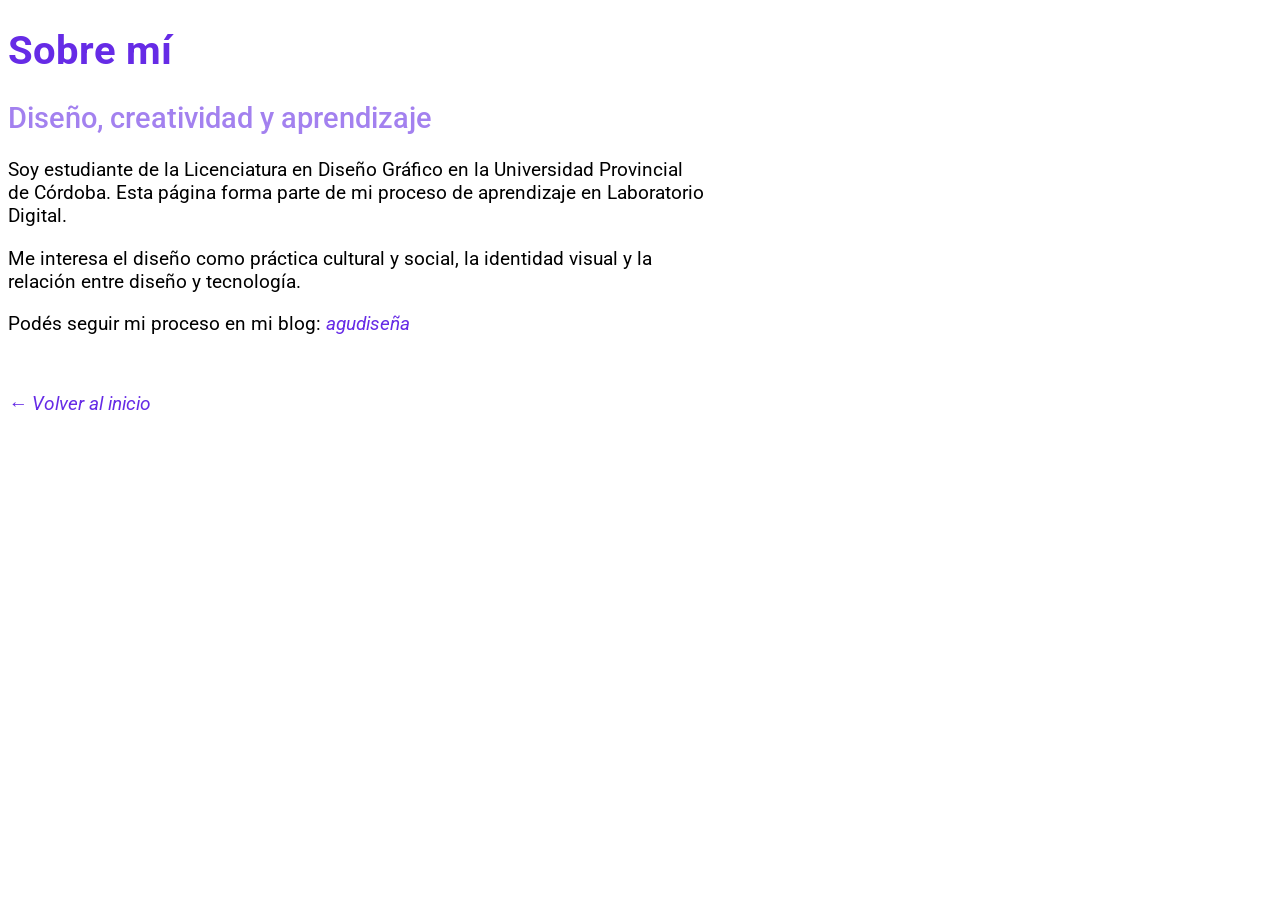
==== segundapagina.html @ e9e66db0 "Agregar segunda pagina con información personal" ====
<!DOCTYPE html>
<html lang="es">
<head>
    <meta charset="UTF-8">
    <meta name="viewport" content="width=device-width, initial-scale=1.0">
    <title>Sobre mí — agudiseña</title>
    <link rel="stylesheet" href="styles.css">
    <link rel="preconnect" href="https://fonts.googleapis.com">
    <link rel="preconnect" href="https://fonts.gstatic.com" crossorigin>
    <link href="https://fonts.googleapis.com/css2?family=Roboto:ital,wght@0,100..900;1,100..900&display=swap" rel="stylesheet">
</head>
<body>

    <h1>Sobre mí</h1>

    <h2>Diseño, creatividad y aprendizaje</h2>

    <p>
        Soy estudiante de la Licenciatura en Diseño Gráfico en la 
        Universidad Provincial de Córdoba. Esta página forma parte 
        de mi proceso de aprendizaje en Laboratorio Digital.
    </p>

    <p>
        Me interesa el diseño como práctica cultural y social, 
        la identidad visual y la relación entre diseño y tecnología.
    </p>

    <p>
        Podés seguir mi proceso en mi blog:
        <a href="https://agudisena.wordpress.com/" target="_blank">agudiseña</a>
    </p>

    <br>

    <p><a href="index.html">← Volver al inicio</a></p>

</body>
</html>
---- styles.css ----
.roboto-regular {
  font-family: "Roboto", sans-serif;
  font-optical-sizing: auto;
  font-weight: 400;
  font-style: normal;
  font-variation-settings:
    "wdth" 100;
}

.roboto-bold{
  font-family: "Roboto", sans-serif;
  font-optical-sizing: auto;
  font-weight: 700;
  font-style: normal;
  font-variation-settings:
    "wdth" 100;
}

.roboto-semibold{
  font-family: "Roboto", sans-serif;
  font-optical-sizing: auto;
  font-weight: 500;
  font-style: normal;
  font-variation-settings:
    "wdth" 100;
}

body {
  font-family: "Roboto", sans-serif;
}

h1 {
  font-family: "Roboto", sans-serif;
  font-weight: 700;
  font-size: 2.5rem;
  color: #662be6;
}

h2 {
  font-family: "Roboto", sans-serif;
  font-weight: 500;
  font-size: 1.8rem;
  color: #a381ef;
}

p {
  font-family: "Roboto", sans-serif;
  font-size: 1.2rem;
  width: 700px;
}

img {
  max-width: 50%;
  height: auto;
}

.div-principal {
  width: 500px;                /* ancho fijo */
  margin: 20px 0;           /* centrado con margen arriba y abajo */
  padding: 15px;               /* espacio interno */
  background-color: #662be6;   /* fondo violeta oscuro — tu color de marca */
  border: 1px solid #a381ef;   /* borde violeta claro — tu color de marca */
  border-radius: 10px;          /* esquinas levemente redondeadas */
}

.div-principal h1 {
  font-family: "Roboto", sans-serif;  /* Roboto para el titular */
  font-size: 24px;                    /* tamaño pedido */
  font-weight: 700;
  color: #ffffff;                     /* blanco para que contraste con el fondo violeta */
  margin: 0 0 10px 0;
}

.div-principal p {
  font-family: "Roboto", sans-serif;  /* Roboto para párrafos */
  font-size: 14px;                    /* tamaño pedido */
  font-weight: 400;                   /* normal */
  color: #f0e8ff;                     /* blanco violáceo para contraste suave */
  margin: 0;
  line-height: 1.6;
}

a {
  color: #662be6;           /* violeta oscuro — estado normal */
  text-decoration: none;    /* sin subrayado por defecto */
  font-style: italic;
}

a:visited {
  color: #a381ef;           /* violeta claro — enlace ya visitado */
}

a:hover {
  color: #4a1aad;           /* violeta más oscuro — al pasar el mouse */
  text-decoration: underline; /* subrayado aparece en hover */
  font-style: italic;
}

a:active {
  color: #2d0d6e;           /* violeta muy oscuro — en el momento del click */
}
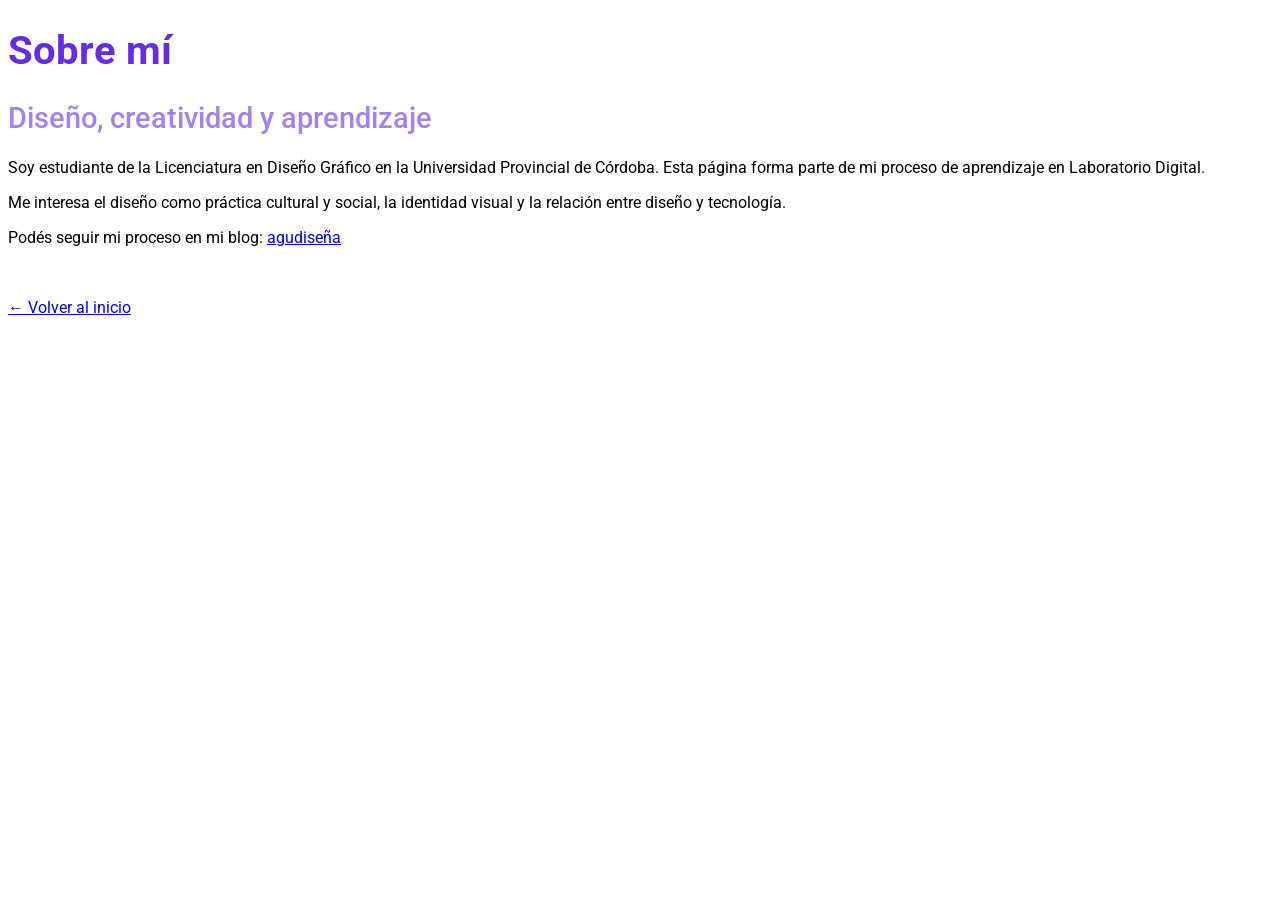
==== commit 7f606824: "Update segundapagina.html" ====
--- a/styles.css
+++ b/styles.css
@@ -43,11 +43,14 @@
   color: #a381ef;
 }
 
-p {
-  font-family: "Roboto", sans-serif;
-  font-size: 1.2rem;
-  width: 700px;
-}
+@media (max-width: 768px) {
+  p {
+    font-size: 1rem;
+    max-width: 100%;
+  }
+  .div-principal {
+    width: 100%;
+  }
 
 img {
   max-width: 50%;
@@ -55,7 +58,7 @@
 }
 
 .div-principal {
-  width: 500px;                /* ancho fijo */
+  width: 800px;                /* ancho fijo */
   margin: 20px 0;           /* centrado con margen arriba y abajo */
   padding: 15px;               /* espacio interno */
   background-color: #662be6;   /* fondo violeta oscuro — tu color de marca */
@@ -78,6 +81,7 @@
   color: #f0e8ff;                     /* blanco violáceo para contraste suave */
   margin: 0;
   line-height: 1.6;
+  max-width: 400 px;
 }
 
 a {
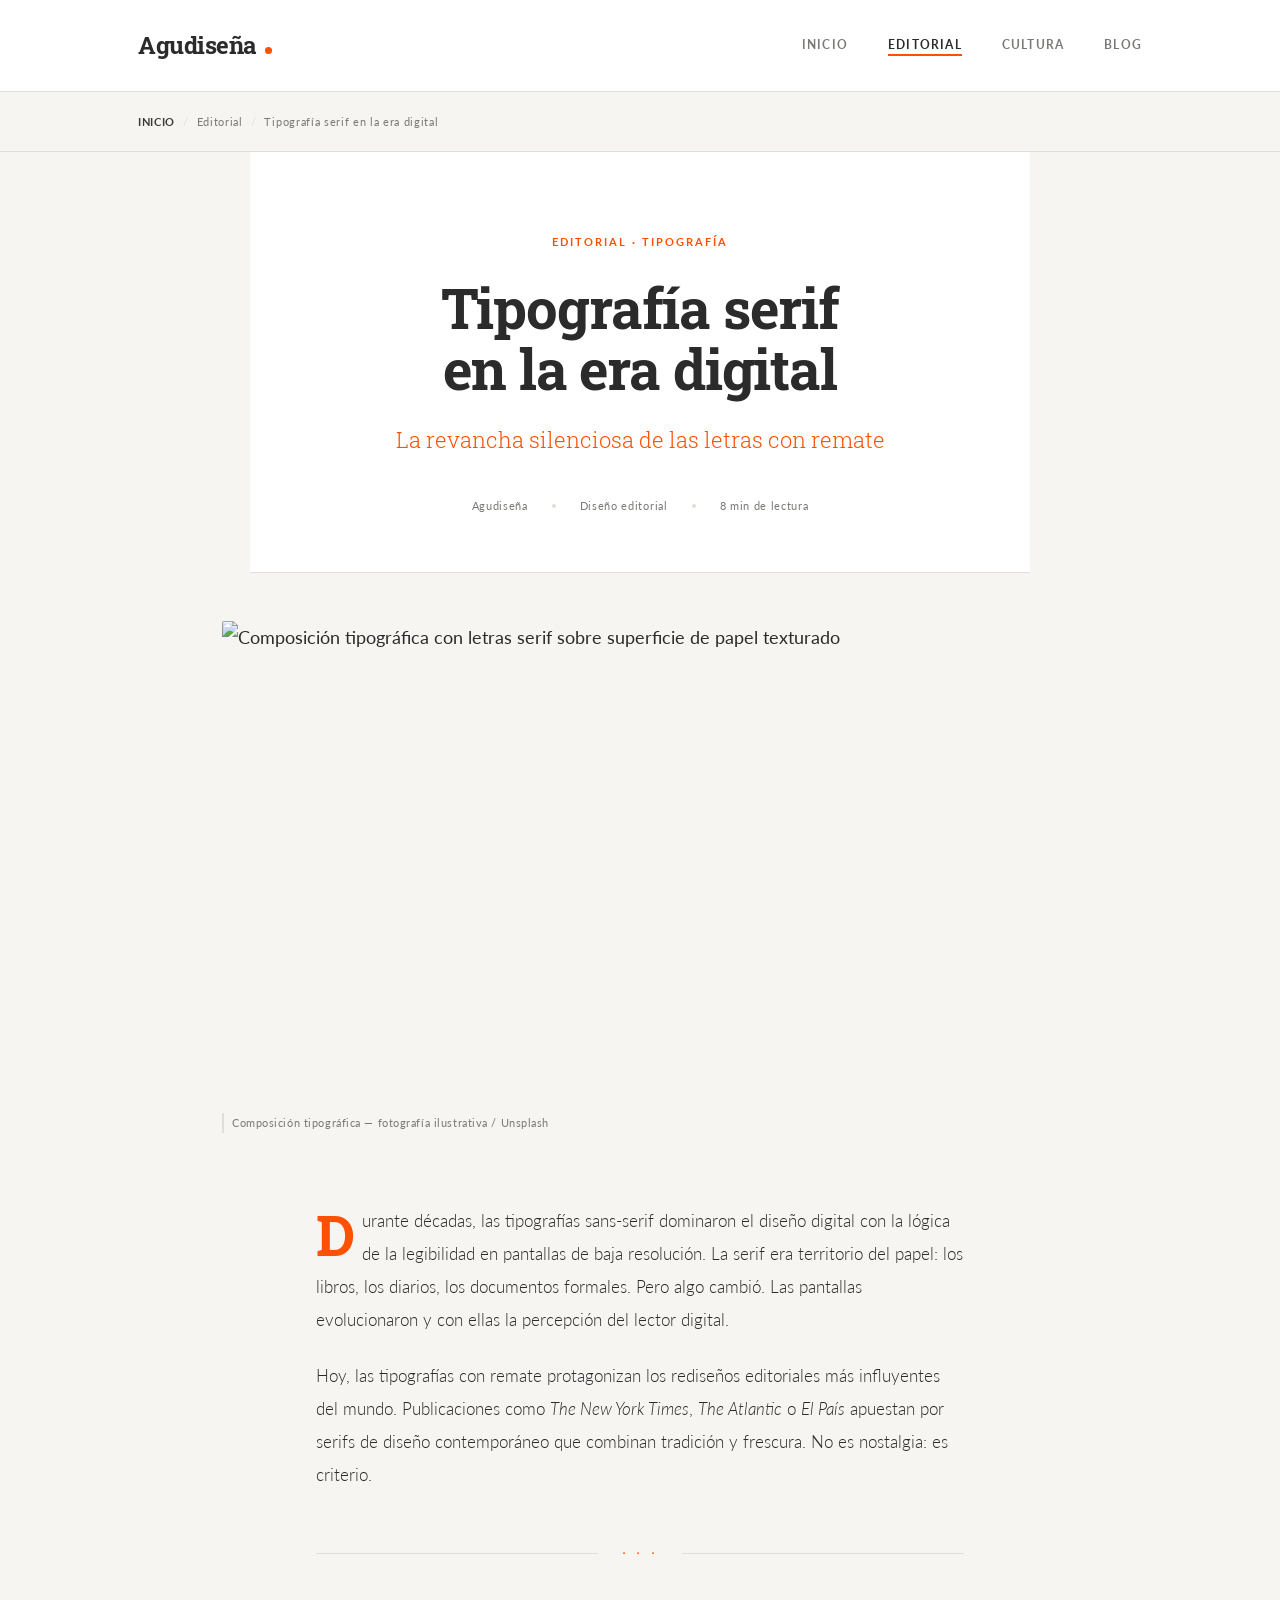
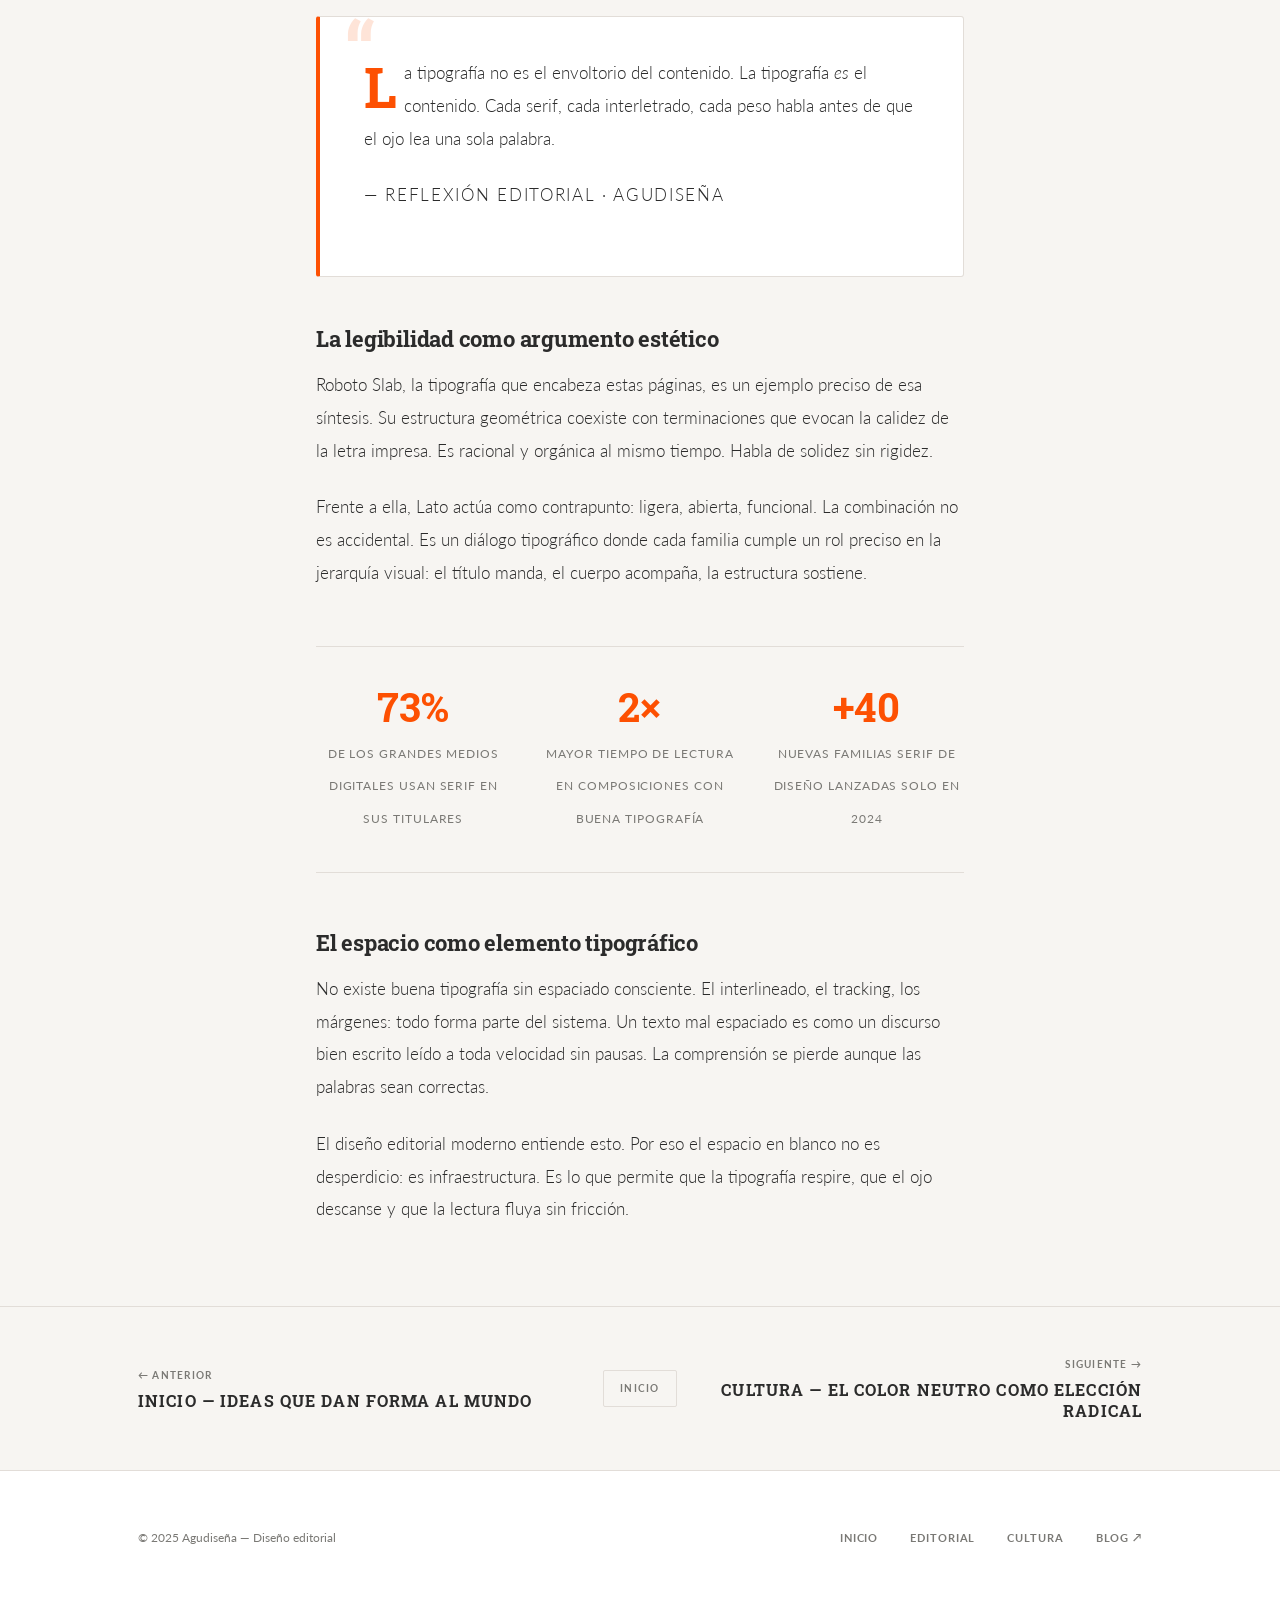
==== commit 31cf7c6f: "Update segundapagina.html" ====
--- a/segundapagina.html
+++ b/segundapagina.html
@@ -1,39 +1,728 @@
 <!DOCTYPE html>
 <html lang="es">
 <head>
-    <meta charset="UTF-8">
-    <meta name="viewport" content="width=device-width, initial-scale=1.0">
-    <title>Sobre mí — agudiseña</title>
-    <link rel="stylesheet" href="styles.css">
-    <link rel="preconnect" href="https://fonts.googleapis.com">
-    <link rel="preconnect" href="https://fonts.gstatic.com" crossorigin>
-    <link href="https://fonts.googleapis.com/css2?family=Roboto:ital,wght@0,100..900;1,100..900&display=swap" rel="stylesheet">
+  <meta charset="UTF-8">
+  <meta name="viewport" content="width=device-width, initial-scale=1.0">
+  <meta name="description" content="Editorial — Tipografía serif en la era digital. Agudiseña blog de diseño y comunicación visual.">
+  <title>Editorial — Agudiseña</title>
+
+  <!-- Google Fonts: Roboto Slab -->
+  <link rel="preconnect" href="https://fonts.googleapis.com">
+  <link rel="preconnect" href="https://fonts.gstatic.com" crossorigin>
+  <link href="https://fonts.googleapis.com/css2?family=Roboto+Slab:wght@100..900&display=swap" rel="stylesheet">
+
+  <!-- Google Fonts: Lato -->
+  <link rel="preconnect" href="https://fonts.googleapis.com">
+  <link rel="preconnect" href="https://fonts.gstatic.com" crossorigin>
+  <link href="https://fonts.googleapis.com/css2?family=Lato:ital,wght@0,100;0,300;0,400;0,700;0,900;1,100;1,300;1,400;1,700;1,900&display=swap" rel="stylesheet">
+
+  <!-- Hoja de estilos externa -->
+  <link rel="stylesheet" href="styles.css">
+
+  <style>
+    /* ── Marca ─────────────────────────────────────────── */
+    .site-brand {
+      display: flex;
+      align-items: baseline;
+      gap: 0.5rem;
+      text-decoration: none;
+    }
+    .site-brand__name {
+      font-family: 'Roboto Slab', serif;
+      font-size: 1.5rem;
+      font-weight: 700;
+      color: var(--color-text, #2b2b2b);
+      letter-spacing: -0.02em;
+    }
+    .site-brand__dot {
+      display: inline-block;
+      width: 7px;
+      height: 7px;
+      border-radius: 50%;
+      background-color: #fd5002;
+      margin-bottom: 3px;
+      flex-shrink: 0;
+    }
+
+    /* ── Header ────────────────────────────────────────── */
+    .site-header {
+      padding-block: 1.5rem;
+      border-bottom: 1px solid var(--color-border, #e2ddd8);
+      background-color: var(--color-surface, #ffffff);
+    }
+    .site-header .container {
+      display: flex;
+      align-items: center;
+      justify-content: space-between;
+      flex-wrap: wrap;
+      gap: 1rem;
+    }
+
+    /* ── Nav ────────────────────────────────────────────── */
+    .site-nav {
+      display: flex;
+      align-items: center;
+      gap: 2.5rem;
+      list-style: none;
+      padding: 0;
+      margin: 0;
+    }
+    .site-nav a {
+      font-family: 'Lato', sans-serif;
+      font-size: 0.75rem;
+      font-weight: 700;
+      letter-spacing: 0.1em;
+      text-transform: uppercase;
+      text-decoration: none;
+      color: var(--color-muted, #7a7975);
+      transition: color 220ms ease, font-style 220ms ease;
+    }
+    .site-nav a:hover {
+      color: #fd5002;
+      font-style: italic;
+    }
+    .site-nav a.active {
+      color: var(--color-text, #2b2b2b);
+      border-bottom: 2px solid #fd5002;
+      padding-bottom: 2px;
+    }
+
+    /* ── Breadcrumb ────────────────────────────────────── */
+    .breadcrumb {
+      padding-block: 1.5rem;
+      border-bottom: 1px solid var(--color-border, #e2ddd8);
+    }
+    .breadcrumb ol {
+      display: flex;
+      align-items: center;
+      gap: 0.5rem;
+      list-style: none;
+      padding: 0;
+      margin: 0;
+    }
+    .breadcrumb li {
+      font-family: 'Lato', sans-serif;
+      font-size: 0.7rem;
+      font-weight: 400;
+      letter-spacing: 0.06em;
+      color: var(--color-muted, #7a7975);
+      line-height: 1;
+      margin-bottom: 0;
+    }
+    .breadcrumb li + li::before {
+      content: '/';
+      margin-right: 0.5rem;
+      color: var(--color-border, #e2ddd8);
+    }
+    .breadcrumb a {
+      font-family: 'Lato', sans-serif;
+      font-size: 0.7rem;
+      font-weight: 700;
+      letter-spacing: 0.06em;
+      text-decoration: none;
+      color: var(--color-link, #3a3b38);
+      transition: color 220ms ease, font-style 220ms ease;
+    }
+    .breadcrumb a:hover {
+      color: #fd5002;
+      font-style: italic;
+    }
+
+    /* ── Encabezado del artículo ───────────────────────── */
+    .article-header {
+      padding-block: 5rem 3.5rem;
+      max-width: 780px;
+      margin-inline: auto;
+      text-align: center;
+      padding-inline: 1rem;
+    }
+    .article-header__category {
+      font-family: 'Lato', sans-serif;
+      font-size: 0.7rem;
+      font-weight: 700;
+      letter-spacing: 0.18em;
+      text-transform: uppercase;
+      color: #fd5002;
+      display: block;
+      margin-bottom: 1.5rem;
+    }
+    .article-header h1 {
+      font-family: 'Roboto Slab', serif;
+      font-size: clamp(2rem, 5vw, 3.5rem);
+      font-weight: 700;
+      line-height: 1.1;
+      letter-spacing: -0.02em;
+      color: var(--color-text, #2b2b2b);
+      margin-bottom: 1.5rem;
+      max-width: none;
+    }
+    .article-header h2 {
+      font-family: 'Roboto Slab', serif;
+      font-size: clamp(1rem, 2.2vw, 1.35rem);
+      font-weight: 300;
+      line-height: 1.5;
+      color: #fd5002;
+      margin-top: 0;
+      margin-bottom: 2.5rem;
+      letter-spacing: 0;
+    }
+    .article-meta {
+      display: flex;
+      align-items: center;
+      justify-content: center;
+      gap: 1.5rem;
+      flex-wrap: wrap;
+    }
+    .article-meta span {
+      font-family: 'Lato', sans-serif;
+      font-size: 0.7rem;
+      font-weight: 400;
+      letter-spacing: 0.06em;
+      color: var(--color-muted, #7a7975);
+    }
+    .article-meta__dot {
+      width: 4px;
+      height: 4px;
+      border-radius: 50%;
+      background-color: var(--color-border, #e2ddd8);
+      display: inline-block;
+    }
+
+    /* ── Imagen del artículo ───────────────────────────── */
+    .article-figure {
+      width: 100%;
+      max-width: 900px;
+      margin-inline: auto;
+      padding-inline: 2rem;
+      margin-bottom: 4.5rem;
+    }
+    .article-figure img {
+      width: 100%;
+      height: 480px;
+      object-fit: cover;
+      display: block;
+      border-radius: 2px;
+    }
+    .article-figure figcaption {
+      font-family: 'Lato', sans-serif;
+      font-size: 0.7rem;
+      letter-spacing: 0.05em;
+      color: var(--color-muted, #7a7975);
+      margin-top: 0.75rem;
+      padding-left: 0.5rem;
+      border-left: 2px solid var(--color-border, #e2ddd8);
+      text-align: left;
+    }
+
+    /* ── Cuerpo del artículo ───────────────────────────── */
+    .article-body {
+      max-width: 680px;
+      margin-inline: auto;
+      padding-inline: 1rem;
+    }
+    .article-body p {
+      font-family: 'Lato', sans-serif;
+      font-size: 1.05rem;
+      font-weight: 300;
+      line-height: 1.95;
+      color: var(--color-text, #2b2b2b);
+      margin-bottom: 1.5rem;
+      max-width: none;
+    }
+    .article-body p:first-of-type::first-letter {
+      font-family: 'Roboto Slab', serif;
+      font-size: 3.5rem;
+      font-weight: 700;
+      line-height: 0.85;
+      float: left;
+      margin-right: 0.12em;
+      margin-top: 0.1em;
+      color: #fd5002;
+    }
+
+    /* ── Separador visual ──────────────────────────────── */
+    .section-divider {
+      display: flex;
+      align-items: center;
+      gap: 1.5rem;
+      margin-block: 3rem;
+    }
+    .section-divider__line {
+      flex: 1;
+      height: 1px;
+      background-color: var(--color-border, #e2ddd8);
+    }
+    .section-divider__icon {
+      font-family: 'Roboto Slab', serif;
+      font-size: 1rem;
+      color: #fd5002;
+      letter-spacing: 0.2em;
+    }
+
+    /* ── DIV DESTACADO / Blockquote editorial ──────────── */
+    .destacado-editorial {
+      background-color: var(--color-surface, #ffffff);
+      border: 1px solid var(--color-border, #e2ddd8);
+      border-left: 4px solid #fd5002;
+      border-radius: 3px;
+      padding: 2.5rem 2.75rem;
+      margin-block: 3rem;
+      position: relative;
+    }
+    .destacado-editorial::before {
+      content: '\201C';
+      font-family: 'Roboto Slab', serif;
+      font-size: 5rem;
+      font-weight: 700;
+      color: #fd5002;
+      opacity: 0.15;
+      position: absolute;
+      top: -0.5rem;
+      left: 1.5rem;
+      line-height: 1;
+      pointer-events: none;
+    }
+    .destacado-editorial__text {
+      font-family: 'Roboto Slab', serif;
+      font-size: clamp(1.1rem, 2.2vw, 1.4rem);
+      font-weight: 400;
+      line-height: 1.55;
+      color: var(--color-text, #2b2b2b);
+      margin-bottom: 1.25rem;
+      max-width: none;
+    }
+    .destacado-editorial__source {
+      font-family: 'Lato', sans-serif;
+      font-size: 0.72rem;
+      font-weight: 700;
+      letter-spacing: 0.1em;
+      text-transform: uppercase;
+      color: var(--color-muted, #7a7975);
+      max-width: none;
+      margin-bottom: 0;
+    }
+
+    /* ── Sub-título dentro del cuerpo ──────────────────── */
+    .article-body h3 {
+      font-family: 'Roboto Slab', serif;
+      font-size: 1.4rem;
+      font-weight: 700;
+      line-height: 1.25;
+      letter-spacing: -0.01em;
+      color: var(--color-text, #2b2b2b);
+      margin-top: 3rem;
+      margin-bottom: 1rem;
+    }
+
+    /* ── Bloque de datos / cifras ───────────────────────── */
+    .data-trio {
+      display: grid;
+      grid-template-columns: repeat(3, 1fr);
+      gap: 2rem;
+      margin-block: 3.5rem;
+      padding-block: 2.5rem;
+      border-top: 1px solid var(--color-border, #e2ddd8);
+      border-bottom: 1px solid var(--color-border, #e2ddd8);
+    }
+    .data-item {
+      text-align: center;
+    }
+    .data-item__num {
+      font-family: 'Roboto Slab', serif;
+      font-size: 2.5rem;
+      font-weight: 700;
+      color: #fd5002;
+      display: block;
+      line-height: 1;
+      margin-bottom: 0.5rem;
+    }
+    .data-item__label {
+      font-family: 'Lato', sans-serif;
+      font-size: 0.72rem;
+      font-weight: 400;
+      letter-spacing: 0.08em;
+      text-transform: uppercase;
+      color: var(--color-muted, #7a7975);
+    }
+
+    /* ── Navegación entre páginas ───────────────────────── */
+    .page-nav {
+      border-top: 1px solid var(--color-border, #e2ddd8);
+      margin-top: 5rem;
+      padding-block: 3rem;
+    }
+    .page-nav .container {
+      display: grid;
+      grid-template-columns: 1fr auto 1fr;
+      align-items: center;
+      gap: 2rem;
+    }
+    .page-nav__prev,
+    .page-nav__next {
+      display: flex;
+      flex-direction: column;
+      gap: 0.4rem;
+      text-decoration: none;
+    }
+    .page-nav__next {
+      text-align: right;
+      align-items: flex-end;
+    }
+    .page-nav__label {
+      font-family: 'Lato', sans-serif;
+      font-size: 0.65rem;
+      font-weight: 700;
+      letter-spacing: 0.12em;
+      text-transform: uppercase;
+      color: var(--color-muted, #7a7975);
+      transition: color 220ms ease;
+    }
+    .page-nav__title {
+      font-family: 'Roboto Slab', serif;
+      font-size: 1rem;
+      font-weight: 700;
+      color: var(--color-text, #2b2b2b);
+      line-height: 1.3;
+      transition: color 220ms ease, font-style 220ms ease;
+    }
+    .page-nav__prev:hover .page-nav__title,
+    .page-nav__next:hover .page-nav__title {
+      color: #fd5002;
+      font-style: italic;
+    }
+    .page-nav__prev:hover .page-nav__label,
+    .page-nav__next:hover .page-nav__label {
+      color: #fd5002;
+    }
+    .page-nav__center {
+      display: flex;
+      align-items: center;
+      justify-content: center;
+    }
+    .page-nav__home {
+      font-family: 'Lato', sans-serif;
+      font-size: 0.65rem;
+      font-weight: 700;
+      letter-spacing: 0.12em;
+      text-transform: uppercase;
+      text-decoration: none;
+      color: var(--color-muted, #7a7975);
+      border: 1px solid var(--color-border, #e2ddd8);
+      padding: 0.5rem 1rem;
+      border-radius: 2px;
+      transition: border-color 220ms ease, color 220ms ease, font-style 220ms ease;
+    }
+    .page-nav__home:hover {
+      border-color: #fd5002;
+      color: #fd5002;
+      font-style: italic;
+    }
+
+    /* ── Footer ────────────────────────────────────────── */
+    .site-footer {
+      padding-block: 3rem;
+      border-top: 1px solid var(--color-border, #e2ddd8);
+      background-color: var(--color-surface, #ffffff);
+    }
+    .site-footer .container {
+      display: flex;
+      align-items: center;
+      justify-content: space-between;
+      flex-wrap: wrap;
+      gap: 1rem;
+    }
+    .site-footer p {
+      font-family: 'Lato', sans-serif;
+      font-size: 0.75rem;
+      font-weight: 400;
+      color: var(--color-muted, #7a7975);
+      max-width: none;
+      margin-bottom: 0;
+    }
+    .footer-nav {
+      display: flex;
+      gap: 2rem;
+      list-style: none;
+      padding: 0;
+      margin: 0;
+    }
+    .footer-nav a {
+      font-family: 'Lato', sans-serif;
+      font-size: 0.7rem;
+      font-weight: 700;
+      letter-spacing: 0.08em;
+      text-transform: uppercase;
+      text-decoration: none;
+      color: var(--color-muted, #7a7975);
+      transition: color 220ms ease, font-style 220ms ease;
+    }
+    .footer-nav a:hover {
+      color: #fd5002;
+      font-style: italic;
+    }
+
+    /* ── Responsive ────────────────────────────────────── */
+    @media (max-width: 768px) {
+      .data-trio {
+        grid-template-columns: 1fr;
+        gap: 1.5rem;
+        text-align: center;
+      }
+      .page-nav .container {
+        grid-template-columns: 1fr 1fr;
+        grid-template-rows: auto auto;
+      }
+      .page-nav__center {
+        grid-column: 1 / -1;
+        order: -1;
+      }
+      .article-figure img {
+        height: 300px;
+      }
+      .destacado-editorial {
+        padding: 1.75rem;
+      }
+    }
+    @media (max-width: 600px) {
+      .site-header .container {
+        flex-direction: column;
+        align-items: flex-start;
+      }
+      .site-nav { gap: 1.5rem; }
+      .article-header { padding-block: 3rem 2rem; }
+      .article-figure {
+        padding-inline: 1rem;
+        margin-bottom: 3rem;
+      }
+      .article-figure img { height: 220px; }
+      .page-nav .container {
+        grid-template-columns: 1fr;
+        text-align: center;
+      }
+      .page-nav__next { align-items: center; }
+      .site-footer .container {
+        flex-direction: column;
+        align-items: flex-start;
+      }
+    }
+  </style>
 </head>
+
 <body>
 
-    <h1>Sobre mí</h1>
-
-    <h2>Diseño, creatividad y aprendizaje</h2>
-
-    <p>
-        Soy estudiante de la Licenciatura en Diseño Gráfico en la 
-        Universidad Provincial de Córdoba. Esta página forma parte 
-        de mi proceso de aprendizaje en Laboratorio Digital.
-    </p>
-
-    <p>
-        Me interesa el diseño como práctica cultural y social, 
-        la identidad visual y la relación entre diseño y tecnología.
-    </p>
-
-    <p>
-        Podés seguir mi proceso en mi blog:
-        <a href="https://agudisena.wordpress.com/" target="_blank">agudiseña</a>
-    </p>
-
-    <br>
-
-    <p><a href="index.html">← Volver al inicio</a></p>
+  <!-- ═══════════════════════════════════════════════════
+       HEADER
+  ════════════════════════════════════════════════════ -->
+  <header class="site-header">
+    <div class="container">
+      <a href="index.html" class="site-brand" aria-label="Agudiseña — inicio">
+        <span class="site-brand__name">Agudiseña</span>
+        <span class="site-brand__dot" aria-hidden="true"></span>
+      </a>
+
+      <nav aria-label="Navegación principal">
+        <ul class="site-nav">
+          <li><a href="index.html">Inicio</a></li>
+          <li><a href="segundapagina.html" class="active" aria-current="page">Editorial</a></li>
+          <li><a href="tercera.html">Cultura</a></li>
+          <li>
+            <a href="https://agudisena.wordpress.com/" target="_blank" rel="noopener noreferrer">
+              Blog
+            </a>
+          </li>
+        </ul>
+      </nav>
+    </div>
+  </header>
+
+
+  <!-- ═══════════════════════════════════════════════════
+       BREADCRUMB
+  ════════════════════════════════════════════════════ -->
+  <nav class="breadcrumb" aria-label="Ruta de navegación">
+    <div class="container">
+      <ol>
+        <li><a href="index.html">Inicio</a></li>
+        <li aria-current="page">Editorial</li>
+        <li>Tipografía serif en la era digital</li>
+      </ol>
+    </div>
+  </nav>
+
+
+  <!-- ═══════════════════════════════════════════════════
+       ENCABEZADO DEL ARTÍCULO
+  ════════════════════════════════════════════════════ -->
+  <header class="article-header" aria-labelledby="art-title">
+    <span class="article-header__category">Editorial · Tipografía</span>
+
+    <h1 id="art-title">
+      Tipografía serif<br>en la era digital
+    </h1>
+
+    <h2>
+      La revancha silenciosa de las letras con remate
+    </h2>
+
+    <div class="article-meta">
+      <span>Agudiseña</span>
+      <span class="article-meta__dot" aria-hidden="true"></span>
+      <span>Diseño editorial</span>
+      <span class="article-meta__dot" aria-hidden="true"></span>
+      <span>8 min de lectura</span>
+    </div>
+  </header>
+
+
+  <!-- ═══════════════════════════════════════════════════
+       IMAGEN PRINCIPAL
+  ════════════════════════════════════════════════════ -->
+  <figure class="article-figure">
+    <img
+      src="https://images.unsplash.com/photo-1488998427799-e3362cec87c3?w=1200&q=80"
+      alt="Composición tipográfica con letras serif sobre superficie de papel texturado"
+      loading="lazy"
+      width="900"
+      height="480"
+    >
+    <figcaption>Composición tipográfica — fotografía ilustrativa / Unsplash</figcaption>
+  </figure>
+
+
+  <!-- ═══════════════════════════════════════════════════
+       CUERPO DEL ARTÍCULO
+  ════════════════════════════════════════════════════ -->
+  <main id="main-content">
+    <article class="article-body" aria-labelledby="art-title">
+
+      <p>
+        Durante décadas, las tipografías sans-serif dominaron el diseño digital con
+        la lógica de la legibilidad en pantallas de baja resolución. La serif era territorio
+        del papel: los libros, los diarios, los documentos formales. Pero algo cambió.
+        Las pantallas evolucionaron y con ellas la percepción del lector digital.
+      </p>
+
+      <p>
+        Hoy, las tipografías con remate protagonizan los rediseños editoriales más
+        influyentes del mundo. Publicaciones como <em>The New York Times</em>,
+        <em>The Atlantic</em> o <em>El País</em> apuestan por serifs de diseño
+        contemporáneo que combinan tradición y frescura. No es nostalgia: es criterio.
+      </p>
+
+      <div class="section-divider" aria-hidden="true">
+        <span class="section-divider__line"></span>
+        <span class="section-divider__icon">· · ·</span>
+        <span class="section-divider__line"></span>
+      </div>
+
+      <!-- BLOQUE DESTACADO -->
+      <div class="destacado-editorial" role="complementary" aria-label="Cita destacada">
+        <p class="destacado-editorial__text">
+          La tipografía no es el envoltorio del contenido. La tipografía
+          <em>es</em> el contenido. Cada serif, cada interletrado, cada peso
+          habla antes de que el ojo lea una sola palabra.
+        </p>
+        <p class="destacado-editorial__source">— Reflexión editorial · Agudiseña</p>
+      </div>
+
+      <h3>La legibilidad como argumento estético</h3>
+
+      <p>
+        Roboto Slab, la tipografía que encabeza estas páginas, es un ejemplo preciso
+        de esa síntesis. Su estructura geométrica coexiste con terminaciones que
+        evocan la calidez de la letra impresa. Es racional y orgánica al mismo tiempo.
+        Habla de solidez sin rigidez.
+      </p>
+
+      <p>
+        Frente a ella, Lato actúa como contrapunto: ligera, abierta, funcional.
+        La combinación no es accidental. Es un diálogo tipográfico donde cada familia
+        cumple un rol preciso en la jerarquía visual: el título manda, el cuerpo
+        acompaña, la estructura sostiene.
+      </p>
+
+      <!-- DATOS / CIFRAS -->
+      <div class="data-trio" aria-label="Datos sobre tendencias tipográficas">
+        <div class="data-item">
+          <span class="data-item__num">73%</span>
+          <span class="data-item__label">de los grandes medios digitales usan serif en sus titulares</span>
+        </div>
+        <div class="data-item">
+          <span class="data-item__num">2×</span>
+          <span class="data-item__label">mayor tiempo de lectura en composiciones con buena tipografía</span>
+        </div>
+        <div class="data-item">
+          <span class="data-item__num">+40</span>
+          <span class="data-item__label">nuevas familias serif de diseño lanzadas solo en 2024</span>
+        </div>
+      </div>
+
+      <h3>El espacio como elemento tipográfico</h3>
+
+      <p>
+        No existe buena tipografía sin espaciado consciente. El interlineado, el
+        tracking, los márgenes: todo forma parte del sistema. Un texto mal espaciado
+        es como un discurso bien escrito leído a toda velocidad sin pausas. La
+        comprensión se pierde aunque las palabras sean correctas.
+      </p>
+
+      <p>
+        El diseño editorial moderno entiende esto. Por eso el espacio en blanco no
+        es desperdicio: es infraestructura. Es lo que permite que la tipografía
+        respire, que el ojo descanse y que la lectura fluya sin fricción.
+      </p>
+
+    </article>
+
+
+    <!-- ═══════════════════════════════════════════════════
+         NAVEGACIÓN ENTRE PÁGINAS
+    ════════════════════════════════════════════════════ -->
+    <nav class="page-nav" aria-label="Navegación entre artículos">
+      <div class="container">
+
+        <a href="index.html" class="page-nav__prev" aria-label="Ir a la página anterior: Inicio">
+          <span class="page-nav__label">← Anterior</span>
+          <span class="page-nav__title">Inicio — Ideas que dan forma al mundo</span>
+        </a>
+
+        <div class="page-nav__center">
+          <a href="index.html" class="page-nav__home" aria-label="Volver al inicio">
+            Inicio
+          </a>
+        </div>
+
+        <a href="tercera.html" class="page-nav__next" aria-label="Ir al siguiente artículo: Cultura">
+          <span class="page-nav__label">Siguiente →</span>
+          <span class="page-nav__title">Cultura — El color neutro como elección radical</span>
+        </a>
+
+      </div>
+    </nav>
+
+  </main>
+
+
+  <!-- ═══════════════════════════════════════════════════
+       FOOTER
+  ════════════════════════════════════════════════════ -->
+  <footer class="site-footer" role="contentinfo">
+    <div class="container">
+      <p>© 2025 Agudiseña — Diseño editorial</p>
+      <nav aria-label="Navegación secundaria">
+        <ul class="footer-nav">
+          <li><a href="index.html">Inicio</a></li>
+          <li><a href="segundapagina.html">Editorial</a></li>
+          <li><a href="tercera.html">Cultura</a></li>
+          <li>
+            <a href="https://agudisena.wordpress.com/" target="_blank" rel="noopener noreferrer">
+              Blog ↗
+            </a>
+          </li>
+        </ul>
+      </nav>
+    </div>
+  </footer>
 
 </body>
 </html>
--- a/styles.css
+++ b/styles.css
@@ -1,105 +1,561 @@
-.roboto-regular {
-  font-family: "Roboto", sans-serif;
-  font-optical-sizing: auto;
+/* ============================================================
+   styles.css — Editorial Minimalista
+   Compatible con: index.html | segundapagina.html | tercera.html
+   ============================================================ */
+
+/* ── Google Fonts ─────────────────────────────────────────── */
+@import url('https://fonts.googleapis.com/css2?family=Roboto+Slab:wght@300;400;700&family=Lato:ital,wght@0,300;0,400;0,700;1,300;1,400&display=swap');
+
+/* ── Variables globales ───────────────────────────────────── */
+:root {
+  --color-bg:          #f7f5f2;
+  --color-surface:     #ffffff;
+  --color-text:        #2b2b2b;
+  --color-muted:       #7a7975;
+  --color-accent:      #fd5002;
+  --color-link:        #3a3b38;
+  --color-border:      #e2ddd8;
+
+  --font-display:      'Roboto Slab', Georgia, serif;
+  --font-body:         'Lato', system-ui, sans-serif;
+
+  --size-xs:    0.75rem;   /*  12px */
+  --size-sm:    0.875rem;  /*  14px */
+  --size-base:  1rem;      /*  16px */
+  --size-md:    1.125rem;  /*  18px */
+  --size-lg:    1.375rem;  /*  22px */
+  --size-xl:    1.75rem;   /*  28px */
+  --size-2xl:   2.25rem;   /*  36px */
+  --size-3xl:   3rem;      /*  48px */
+  --size-4xl:   4rem;      /*  64px */
+
+  --leading-tight:  1.2;
+  --leading-snug:   1.45;
+  --leading-body:   1.8;
+  --leading-loose:  2;
+
+  --space-xs:   0.5rem;
+  --space-sm:   1rem;
+  --space-md:   2rem;
+  --space-lg:   3rem;
+  --space-xl:   5rem;
+  --space-2xl:  8rem;
+
+  --radius-sm:  3px;
+  --radius-md:  6px;
+
+  --max-w-text: 68ch;
+  --max-w-wide: 1100px;
+
+  --transition-base: 220ms ease;
+}
+
+/* ── Reset & base ─────────────────────────────────────────── */
+*,
+*::before,
+*::after {
+  box-sizing: border-box;
+  margin: 0;
+  padding: 0;
+}
+
+html {
+  scroll-behavior: smooth;
+  -webkit-text-size-adjust: 100%;
+  font-size: 16px;
+}
+
+/* ── Body ─────────────────────────────────────────────────── */
+body {
+  background-color: var(--color-bg);
+  color: var(--color-text);
+  font-family: var(--font-body);
+  font-size: var(--size-md);
   font-weight: 400;
-  font-style: normal;
-  font-variation-settings:
-    "wdth" 100;
-}
-
-.roboto-bold{
-  font-family: "Roboto", sans-serif;
-  font-optical-sizing: auto;
+  line-height: var(--leading-body);
+  -webkit-font-smoothing: antialiased;
+  -moz-osx-font-smoothing: grayscale;
+  min-height: 100vh;
+}
+
+/* ── Tipografía ───────────────────────────────────────────── */
+
+/* H1 — protagonista editorial */
+h1 {
+  font-family: var(--font-display);
+  font-size: clamp(var(--size-3xl), 6vw, var(--size-4xl));
   font-weight: 700;
-  font-style: normal;
-  font-variation-settings:
-    "wdth" 100;
-}
-
-.roboto-semibold{
-  font-family: "Roboto", sans-serif;
-  font-optical-sizing: auto;
-  font-weight: 500;
-  font-style: normal;
-  font-variation-settings:
-    "wdth" 100;
-}
-
-body {
-  font-family: "Roboto", sans-serif;
-}
-
-h1 {
-  font-family: "Roboto", sans-serif;
+  line-height: var(--leading-tight);
+  letter-spacing: -0.02em;
+  color: var(--color-text);
+  margin-top: 0;
+  margin-bottom: var(--space-md);
+}
+
+/* H2 — acento naranja característico */
+h2 {
+  font-family: var(--font-display);
+  font-size: clamp(var(--size-xl), 3.5vw, var(--size-2xl));
+  font-weight: 400;
+  line-height: var(--leading-snug);
+  letter-spacing: -0.01em;
+  color: #fd5002;
+  margin-top: var(--space-lg);
+  margin-bottom: var(--space-sm);
+}
+
+/* H3 */
+h3 {
+  font-family: var(--font-display);
+  font-size: var(--size-lg);
+  font-weight: 400;
+  line-height: var(--leading-snug);
+  color: var(--color-text);
+  margin-top: var(--space-md);
+  margin-bottom: var(--space-xs);
+}
+
+/* H4 – H6 */
+h4,
+h5,
+h6 {
+  font-family: var(--font-body);
+  font-size: var(--size-base);
   font-weight: 700;
-  font-size: 2.5rem;
-  color: #662be6;
-}
-
-h2 {
-  font-family: "Roboto", sans-serif;
-  font-weight: 500;
-  font-size: 1.8rem;
-  color: #a381ef;
-}
-
-@media (max-width: 768px) {
+  line-height: var(--leading-snug);
+  letter-spacing: 0.06em;
+  text-transform: uppercase;
+  color: var(--color-muted);
+  margin-top: var(--space-md);
+  margin-bottom: var(--space-xs);
+}
+
+/* Párrafos */
+p {
+  font-family: var(--font-body);
+  font-size: var(--size-md);
+  font-weight: 300;
+  line-height: var(--leading-body);
+  color: var(--color-text);
+  margin-bottom: var(--space-sm);
+  max-width: var(--max-w-text);
+}
+
+/* Lead / párrafo introductorio */
+p.lead,
+.lead p {
+  font-size: var(--size-lg);
+  font-weight: 300;
+  line-height: var(--leading-loose);
+  color: var(--color-muted);
+}
+
+/* Caption / nota pequeña */
+small,
+.caption {
+  font-family: var(--font-body);
+  font-size: var(--size-xs);
+  font-weight: 400;
+  letter-spacing: 0.04em;
+  color: var(--color-muted);
+}
+
+/* ── Enlace ───────────────────────────────────────────────── */
+a {
+  color: var(--color-link);
+  text-decoration: underline;
+  text-underline-offset: 3px;
+  text-decoration-thickness: 1px;
+  text-decoration-color: var(--color-border);
+  transition:
+    color           var(--transition-base),
+    font-style      var(--transition-base),
+    text-decoration-color var(--transition-base);
+}
+
+a:hover,
+a:focus-visible {
+  color: var(--color-accent);
+  font-style: italic;
+  text-decoration-color: var(--color-accent);
+  outline: none;
+}
+
+a:focus-visible {
+  outline: 2px solid var(--color-accent);
+  outline-offset: 3px;
+  border-radius: var(--radius-sm);
+}
+
+/* ── Imágenes responsive ──────────────────────────────────── */
+img,
+picture,
+video,
+canvas,
+svg {
+  display: block;
+  max-width: 100%;
+  height: auto;
+}
+
+figure {
+  margin: var(--space-lg) 0;
+}
+
+figure img {
+  width: 100%;
+  object-fit: cover;
+}
+
+figcaption {
+  font-family: var(--font-body);
+  font-size: var(--size-xs);
+  font-weight: 400;
+  letter-spacing: 0.04em;
+  color: var(--color-muted);
+  margin-top: var(--space-xs);
+  padding-left: var(--space-xs);
+  border-left: 2px solid var(--color-border);
+}
+
+/* ── Layout ───────────────────────────────────────────────── */
+.container {
+  width: 100%;
+  max-width: var(--max-w-wide);
+  margin-inline: auto;
+  padding-inline: var(--space-md);
+}
+
+.container--narrow {
+  max-width: 780px;
+}
+
+section {
+  padding-block: var(--space-xl);
+}
+
+/* ── Header ───────────────────────────────────────────────── */
+header {
+  padding-block: var(--space-md);
+  border-bottom: 1px solid var(--color-border);
+  background-color: var(--color-surface);
+}
+
+/* ── Nav ──────────────────────────────────────────────────── */
+nav {
+  display: flex;
+  align-items: center;
+  gap: var(--space-lg);
+  flex-wrap: wrap;
+}
+
+nav a {
+  font-family: var(--font-body);
+  font-size: var(--size-sm);
+  font-weight: 700;
+  letter-spacing: 0.08em;
+  text-transform: uppercase;
+  text-decoration: none;
+  color: var(--color-muted);
+  transition: color var(--transition-base), font-style var(--transition-base);
+}
+
+nav a:hover {
+  color: var(--color-accent);
+  font-style: italic;
+}
+
+nav a.active {
+  color: var(--color-text);
+  border-bottom: 2px solid var(--color-accent);
+  padding-bottom: 2px;
+}
+
+/* ── Footer ───────────────────────────────────────────────── */
+footer {
+  padding-block: var(--space-lg);
+  border-top: 1px solid var(--color-border);
+  background-color: var(--color-surface);
+}
+
+footer p {
+  font-size: var(--size-sm);
+  color: var(--color-muted);
+  max-width: none;
+}
+
+/* ── DIV DESTACADO ────────────────────────────────────────── */
+.destacado,
+div.destacado {
+  background-color: var(--color-surface);
+  border: 1px solid var(--color-border);
+  border-left: 4px solid var(--color-accent);
+  border-radius: var(--radius-md);
+  padding: var(--space-md) var(--space-lg);
+  margin-block: var(--space-lg);
+  max-width: var(--max-w-text);
+}
+
+.destacado p {
+  margin-bottom: 0;
+  font-weight: 400;
+  color: var(--color-text);
+}
+
+/* ── Blockquote ───────────────────────────────────────────── */
+blockquote {
+  font-family: var(--font-display);
+  font-size: var(--size-xl);
+  font-weight: 300;
+  line-height: var(--leading-snug);
+  color: var(--color-muted);
+  padding: var(--space-md) 0 var(--space-md) var(--space-md);
+  border-left: 3px solid var(--color-accent);
+  margin-block: var(--space-lg);
+  max-width: 55ch;
+}
+
+/* ── Lista ────────────────────────────────────────────────── */
+ul,
+ol {
+  padding-left: var(--space-md);
+  margin-bottom: var(--space-sm);
+}
+
+li {
+  font-family: var(--font-body);
+  font-size: var(--size-md);
+  font-weight: 300;
+  line-height: var(--leading-body);
+  color: var(--color-text);
+  margin-bottom: 0.35em;
+}
+
+li::marker {
+  color: var(--color-accent);
+}
+
+/* ── Separador ────────────────────────────────────────────── */
+hr {
+  border: none;
+  border-top: 1px solid var(--color-border);
+  margin-block: var(--space-lg);
+}
+
+/* ── Tablas ───────────────────────────────────────────────── */
+table {
+  width: 100%;
+  border-collapse: collapse;
+  font-family: var(--font-body);
+  font-size: var(--size-sm);
+  margin-block: var(--space-md);
+}
+
+th {
+  font-weight: 700;
+  letter-spacing: 0.06em;
+  text-transform: uppercase;
+  font-size: var(--size-xs);
+  color: var(--color-muted);
+  text-align: left;
+  padding: var(--space-xs) var(--space-sm);
+  border-bottom: 2px solid var(--color-border);
+}
+
+td {
+  padding: var(--space-xs) var(--space-sm);
+  border-bottom: 1px solid var(--color-border);
+  color: var(--color-text);
+}
+
+tr:last-child td {
+  border-bottom: none;
+}
+
+/* ── Código ───────────────────────────────────────────────── */
+code,
+pre {
+  font-family: 'Courier New', Courier, monospace;
+  font-size: var(--size-sm);
+  background-color: var(--color-border);
+  border-radius: var(--radius-sm);
+}
+
+code {
+  padding: 0.15em 0.4em;
+}
+
+pre {
+  padding: var(--space-sm) var(--space-md);
+  overflow-x: auto;
+  margin-block: var(--space-md);
+  line-height: 1.6;
+}
+
+/* ── Utilidades generales ─────────────────────────────────── */
+.text-muted    { color: var(--color-muted); }
+.text-accent   { color: var(--color-accent); }
+.text-center   { text-align: center; }
+.text-right    { text-align: right; }
+
+.mt-sm  { margin-top: var(--space-sm); }
+.mt-md  { margin-top: var(--space-md); }
+.mt-lg  { margin-top: var(--space-lg); }
+.mb-sm  { margin-bottom: var(--space-sm); }
+.mb-md  { margin-bottom: var(--space-md); }
+.mb-lg  { margin-bottom: var(--space-lg); }
+
+/* ── MEDIA QUERIES ────────────────────────────────────────── */
+
+/* Pantallas grandes (≥ 1200px) */
+@media (min-width: 1200px) {
+  body {
+    font-size: var(--size-md);
+  }
+
+  h1 {
+    font-size: clamp(var(--size-4xl), 7vw, 5.5rem);
+  }
+
+  h2 {
+    font-size: var(--size-2xl);
+  }
+
+  .container {
+    padding-inline: var(--space-lg);
+  }
+}
+
+/* Pantallas medianas (768px – 1199px) */
+@media (min-width: 768px) and (max-width: 1199px) {
+  h1 {
+    font-size: clamp(var(--size-2xl), 5vw, var(--size-3xl));
+  }
+
+  h2 {
+    font-size: var(--size-xl);
+  }
+
   p {
-    font-size: 1rem;
-    max-width: 100%;
-  }
-  .div-principal {
-    width: 100%;
-  }
-
-img {
-  max-width: 50%;
-  height: auto;
-}
-
-.div-principal {
-  width: 800px;                /* ancho fijo */
-  margin: 20px 0;           /* centrado con margen arriba y abajo */
-  padding: 15px;               /* espacio interno */
-  background-color: #662be6;   /* fondo violeta oscuro — tu color de marca */
-  border: 1px solid #a381ef;   /* borde violeta claro — tu color de marca */
-  border-radius: 10px;          /* esquinas levemente redondeadas */
-}
-
-.div-principal h1 {
-  font-family: "Roboto", sans-serif;  /* Roboto para el titular */
-  font-size: 24px;                    /* tamaño pedido */
-  font-weight: 700;
-  color: #ffffff;                     /* blanco para que contraste con el fondo violeta */
-  margin: 0 0 10px 0;
-}
-
-.div-principal p {
-  font-family: "Roboto", sans-serif;  /* Roboto para párrafos */
-  font-size: 14px;                    /* tamaño pedido */
-  font-weight: 400;                   /* normal */
-  color: #f0e8ff;                     /* blanco violáceo para contraste suave */
-  margin: 0;
-  line-height: 1.6;
-  max-width: 400 px;
-}
-
-a {
-  color: #662be6;           /* violeta oscuro — estado normal */
-  text-decoration: none;    /* sin subrayado por defecto */
-  font-style: italic;
-}
-
-a:visited {
-  color: #a381ef;           /* violeta claro — enlace ya visitado */
-}
-
-a:hover {
-  color: #4a1aad;           /* violeta más oscuro — al pasar el mouse */
-  text-decoration: underline; /* subrayado aparece en hover */
-  font-style: italic;
-}
-
-a:active {
-  color: #2d0d6e;           /* violeta muy oscuro — en el momento del click */
-}
+    font-size: var(--size-base);
+  }
+
+  .container {
+    padding-inline: var(--space-md);
+  }
+
+  section {
+    padding-block: var(--space-lg);
+  }
+}
+
+/* Tablet (576px – 767px) */
+@media (min-width: 576px) and (max-width: 767px) {
+  h1 {
+    font-size: var(--size-2xl);
+  }
+
+  h2 {
+    font-size: var(--size-lg);
+  }
+
+  p {
+    font-size: var(--size-base);
+    line-height: 1.75;
+  }
+
+  blockquote {
+    font-size: var(--size-lg);
+  }
+
+  .destacado {
+    padding: var(--space-sm) var(--space-md);
+  }
+
+  section {
+    padding-block: var(--space-md);
+  }
+}
+
+/* Móvil (< 576px) */
+@media (max-width: 575px) {
+  html {
+    font-size: 15px;
+  }
+
+  h1 {
+    font-size: var(--size-xl);
+    letter-spacing: -0.01em;
+  }
+
+  h2 {
+    font-size: var(--size-lg);
+  }
+
+  h3 {
+    font-size: var(--size-base);
+  }
+
+  p {
+    font-size: var(--size-base);
+    line-height: 1.7;
+  }
+
+  p.lead {
+    font-size: var(--size-md);
+  }
+
+  blockquote {
+    font-size: var(--size-md);
+    padding-left: var(--space-sm);
+  }
+
+  .container {
+    padding-inline: var(--space-sm);
+  }
+
+  section {
+    padding-block: var(--space-md);
+  }
+
+  .destacado {
+    padding: var(--space-sm);
+    margin-block: var(--space-md);
+  }
+
+  nav {
+    gap: var(--space-sm);
+  }
+
+  nav a {
+    font-size: var(--size-xs);
+  }
+
+  table {
+    display: block;
+    overflow-x: auto;
+    -webkit-overflow-scrolling: touch;
+  }
+}
+
+/* ── Preferencia de movimiento reducido ───────────────────── */
+@media (prefers-reduced-motion: reduce) {
+  *,
+  *::before,
+  *::after {
+    animation-duration: 0.01ms !important;
+    transition-duration: 0.01ms !important;
+  }
+}
+
+/* ── Modo oscuro (opcional, no invasivo) ──────────────────── */
+@media (prefers-color-scheme: dark) {
+  :root {
+    --color-bg:      #1a1917;
+    --color-surface: #242320;
+    --color-text:    #ede9e4;
+    --color-muted:   #8a8780;
+    --color-link:    #c8c4bf;
+    --color-border:  #38362f;
+  }
+}
